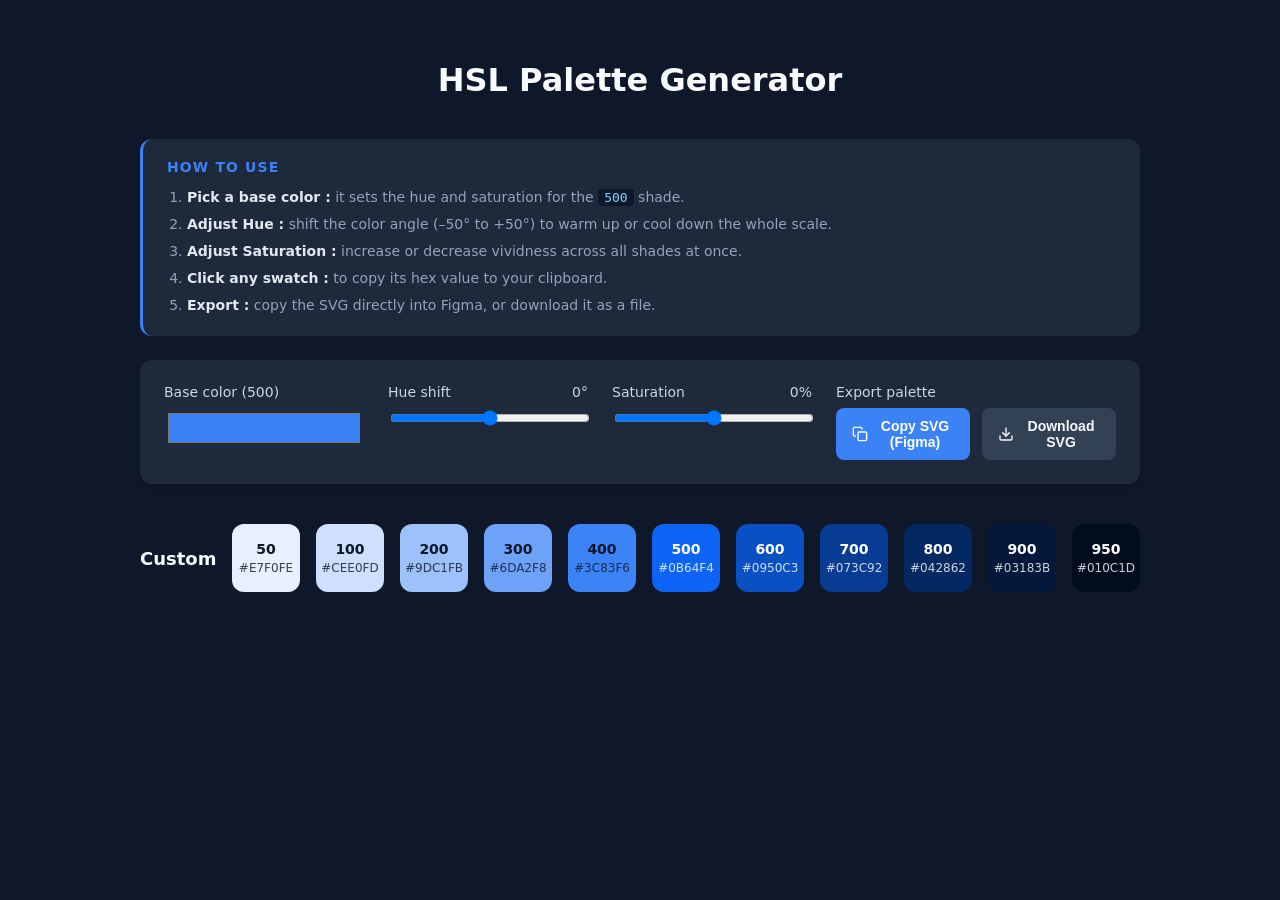
==== index.html @ 2616ebc2 "Refactor into multi-file architecture and translate UI to English" ====
<!DOCTYPE html>
<html lang="en">
<head>
    <meta charset="UTF-8">
    <meta name="viewport" content="width=device-width, initial-scale=1.0">
    <title>HSL Palette Generator</title>
    <link rel="stylesheet" href="style.css">
</head>
<body>

    <h1>HSL Palette Generator</h1>

    <div class="how-to">
        <h2 class="how-to-title">How to use</h2>
        <ol class="how-to-steps">
            <li><strong>Pick a base color :</strong> it sets the hue and saturation for the <code>500</code> shade.</li>
            <li><strong>Adjust Hue :</strong> shift the color angle (–50° to +50°) to warm up or cool down the whole scale.</li>
            <li><strong>Adjust Saturation :</strong> increase or decrease vividness across all shades at once.</li>
            <li><strong>Click any swatch :</strong> to copy its hex value to your clipboard.</li>
            <li><strong>Export :</strong> copy the SVG directly into Figma, or download it as a file.</li>
        </ol>
    </div>

    <div class="controls">
        <div class="control-group">
            <label for="baseColor">Base color (500)</label>
            <input type="color" id="baseColor" value="#3b82f6">
        </div>
        <div class="control-group">
            <label for="hueAdj">
                Hue shift <span id="hueVal">0°</span>
            </label>
            <input type="range" id="hueAdj" min="-50" max="50" value="0">
        </div>
        <div class="control-group">
            <label for="satAdj">
                Saturation <span id="satVal">0%</span>
            </label>
            <input type="range" id="satAdj" min="-50" max="50" value="0">
        </div>
        <div class="control-group actions-group">
            <label>Export palette</label>
            <div class="btn-group">
                <button type="button" id="copySvgBtn" class="btn">
                    <svg width="16" height="16" viewBox="0 0 24 24" fill="none" stroke="currentColor" stroke-width="2" stroke-linecap="round" stroke-linejoin="round" class="icon">
                        <rect x="9" y="9" width="13" height="13" rx="2" ry="2"></rect>
                        <path d="M5 15H4a2 2 0 0 1-2-2V4a2 2 0 0 1 2-2h9a2 2 0 0 1 2 2v1"></path>
                    </svg>
                    Copy SVG (Figma)
                </button>
                <button type="button" id="downloadSvgBtn" class="btn btn-secondary">
                    <svg width="16" height="16" viewBox="0 0 24 24" fill="none" stroke="currentColor" stroke-width="2" stroke-linecap="round" stroke-linejoin="round" class="icon">
                        <path d="M21 15v4a2 2 0 0 1-2 2H5a2 2 0 0 1-2-2v-4"></path>
                        <polyline points="7 10 12 15 17 10"></polyline>
                        <line x1="12" y1="15" x2="12" y2="3"></line>
                    </svg>
                    Download SVG
                </button>
            </div>
        </div>
    </div>

    <div class="palette-container">
        <div class="palette-row">
            <div class="palette-label" id="colorName">Custom</div>
            <div class="swatches" id="swatchContainer"></div>
        </div>
    </div>

    <div class="toast" id="toast">Copied to clipboard!</div>

    <script src="app.js"></script>
</body>
</html>
---- style.css ----
:root {
    font-family: system-ui, -apple-system, BlinkMacSystemFont, 'Segoe UI', Roboto, Oxygen, Ubuntu, Cantarell, sans-serif;
    background-color: #0f172a;
    color: #f8fafc;
}

body {
    max-width: 1000px;
    margin: 0 auto;
    padding: 40px 20px;
}

h1 {
    text-align: center;
    margin-bottom: 40px;
    font-weight: 600;
}

.how-to {
    background-color: #1e293b;
    border-left: 3px solid #3b82f6;
    padding: 20px 24px;
    border-radius: 12px;
    margin-bottom: 24px;
}

.how-to-title {
    font-size: 14px;
    font-weight: 600;
    text-transform: uppercase;
    letter-spacing: 0.08em;
    color: #3b82f6;
    margin: 0 0 12px 0;
}

.how-to-steps {
    margin: 0;
    padding-left: 20px;
    display: flex;
    flex-direction: column;
    gap: 6px;
}

.how-to-steps li {
    font-size: 14px;
    color: #94a3b8;
    line-height: 1.5;
}

.how-to-steps li strong {
    color: #e2e8f0;
}

.how-to-steps li code {
    background: #0f172a;
    color: #7dd3fc;
    padding: 1px 6px;
    border-radius: 4px;
    font-size: 13px;
}

.controls {
    background-color: #1e293b;
    padding: 24px;
    border-radius: 12px;
    display: flex;
    flex-wrap: wrap;
    gap: 24px;
    margin-bottom: 40px;
    box-shadow: 0 4px 6px -1px rgba(0, 0, 0, 0.1), 0 2px 4px -1px rgba(0, 0, 0, 0.06);
}

.control-group {
    flex: 1;
    min-width: 200px;
    display: flex;
    flex-direction: column;
    gap: 8px;
}

label {
    font-size: 14px;
    font-weight: 500;
    color: #cbd5e1;
    display: flex;
    justify-content: space-between;
}

input[type="color"] {
    width: 100%;
    height: 40px;
    border: none;
    border-radius: 8px;
    cursor: pointer;
    background: none;
}

input[type="range"] {
    width: 100%;
    cursor: pointer;
}

.palette-container {
    display: flex;
    flex-direction: column;
    gap: 24px;
}

.palette-row {
    display: flex;
    gap: 12px;
    align-items: center;
}

.palette-label {
    width: 80px;
    font-size: 18px;
    font-weight: 600;
    text-transform: capitalize;
}

.swatches {
    display: flex;
    gap: 16px;
    flex: 1;
    flex-wrap: wrap;
}

.swatch {
    flex: 1;
    min-width: 60px;
    aspect-ratio: 1;
    border-radius: 12px;
    display: flex;
    flex-direction: column;
    align-items: center;
    justify-content: center;
    cursor: pointer;
    transition: transform 0.2s, box-shadow 0.2s;
    position: relative;
}

.swatch:hover {
    transform: scale(1.05);
    box-shadow: 0 10px 15px -3px rgba(0, 0, 0, 0.3);
}

.swatch-name {
    font-weight: 600;
    font-size: 14px;
    margin-bottom: 4px;
}

.swatch-hex {
    font-size: 12px;
    opacity: 0.8;
    text-transform: uppercase;
}

.toast {
    position: fixed;
    bottom: 20px;
    right: 20px;
    background: #10b981;
    color: white;
    padding: 12px 24px;
    border-radius: 8px;
    font-weight: 500;
    opacity: 0;
    transition: opacity 0.3s;
    pointer-events: none;
}

.toast.show {
    opacity: 1;
}

.actions-group {
    min-width: 280px;
    justify-content: flex-end;
}

.btn-group {
    display: flex;
    gap: 12px;
    width: 100%;
}

.btn {
    background-color: #3b82f6;
    color: white;
    border: none;
    padding: 10px 16px;
    border-radius: 8px;
    font-size: 14px;
    font-weight: 600;
    cursor: pointer;
    transition: background-color 0.2s, transform 0.1s, box-shadow 0.2s;
    display: inline-flex;
    align-items: center;
    justify-content: center;
    gap: 8px;
    flex: 1;
}

.btn:hover {
    background-color: #2563eb;
    box-shadow: 0 4px 12px rgba(59, 130, 246, 0.3);
}

.btn:active {
    transform: scale(0.98);
}

.btn-secondary {
    background-color: #334155;
    color: #f8fafc;
}

.btn-secondary:hover {
    background-color: #475569;
    box-shadow: 0 4px 12px rgba(71, 85, 105, 0.3);
}

.icon {
    display: inline-block;
    flex-shrink: 0;
}
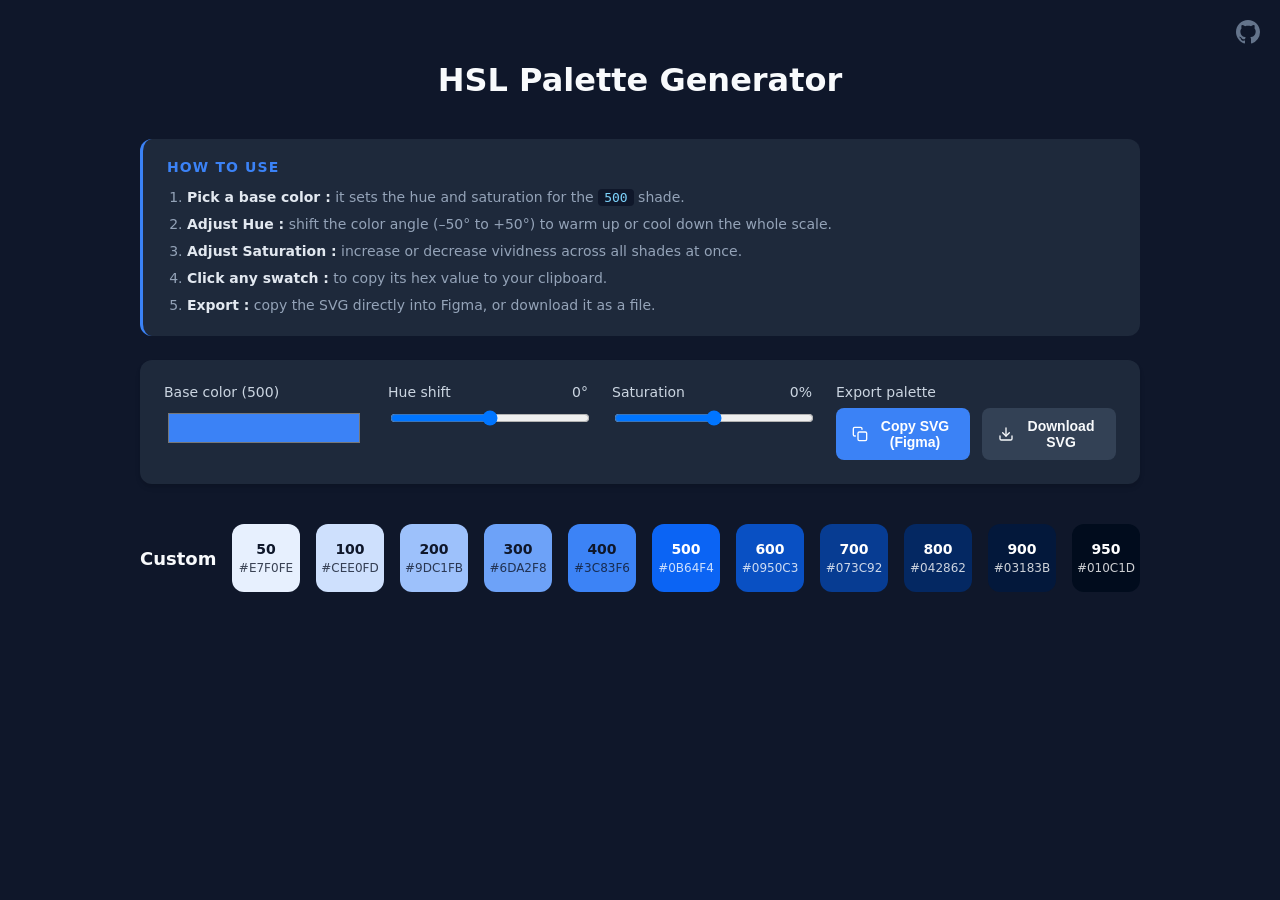
==== commit 8a71c388: "Added link to github Repository and updated readme" ====
--- a/index.html
+++ b/index.html
@@ -7,6 +7,12 @@
     <link rel="stylesheet" href="style.css">
 </head>
 <body>
+
+    <a href="https://github.com/Nerolpb/hsl-palette-generator" target="_blank" rel="noopener noreferrer" class="github-link" aria-label="View on GitHub">
+        <svg width="24" height="24" viewBox="0 0 24 24" fill="currentColor" xmlns="http://www.w3.org/2000/svg">
+            <path d="M12 0C5.37 0 0 5.37 0 12c0 5.31 3.435 9.795 8.205 11.385.6.105.825-.255.825-.57 0-.285-.015-1.23-.015-2.235-3.015.555-3.795-.735-4.035-1.41-.135-.345-.72-1.41-1.23-1.695-.42-.225-1.02-.78-.015-.795.945-.015 1.62.87 1.845 1.23 1.08 1.815 2.805 1.305 3.495.99.105-.78.42-1.305.765-1.605-2.67-.3-5.46-1.335-5.46-5.925 0-1.305.465-2.385 1.23-3.225-.12-.3-.54-1.53.12-3.18 0 0 1.005-.315 3.3 1.23.96-.27 1.98-.405 3-.405s2.04.135 3 .405c2.295-1.56 3.3-1.23 3.3-1.23.66 1.65.24 2.88.12 3.18.765.84 1.23 1.905 1.23 3.225 0 4.605-2.805 5.625-5.475 5.925.435.375.81 1.095.81 2.22 0 1.605-.015 2.895-.015 3.3 0 .315.225.69.825.57A12.02 12.02 0 0 0 24 12c0-6.63-5.37-12-12-12z"/>
+        </svg>
+    </a>
 
     <h1>HSL Palette Generator</h1>
 
--- a/style.css
+++ b/style.css
@@ -14,6 +14,20 @@
     text-align: center;
     margin-bottom: 40px;
     font-weight: 600;
+}
+
+.github-link {
+    position: fixed;
+    top: 20px;
+    right: 20px;
+    color: #64748b;
+    transition: color 0.2s, transform 0.2s;
+    z-index: 10;
+}
+
+.github-link:hover {
+    color: #f8fafc;
+    transform: scale(1.1);
 }
 
 .how-to {
